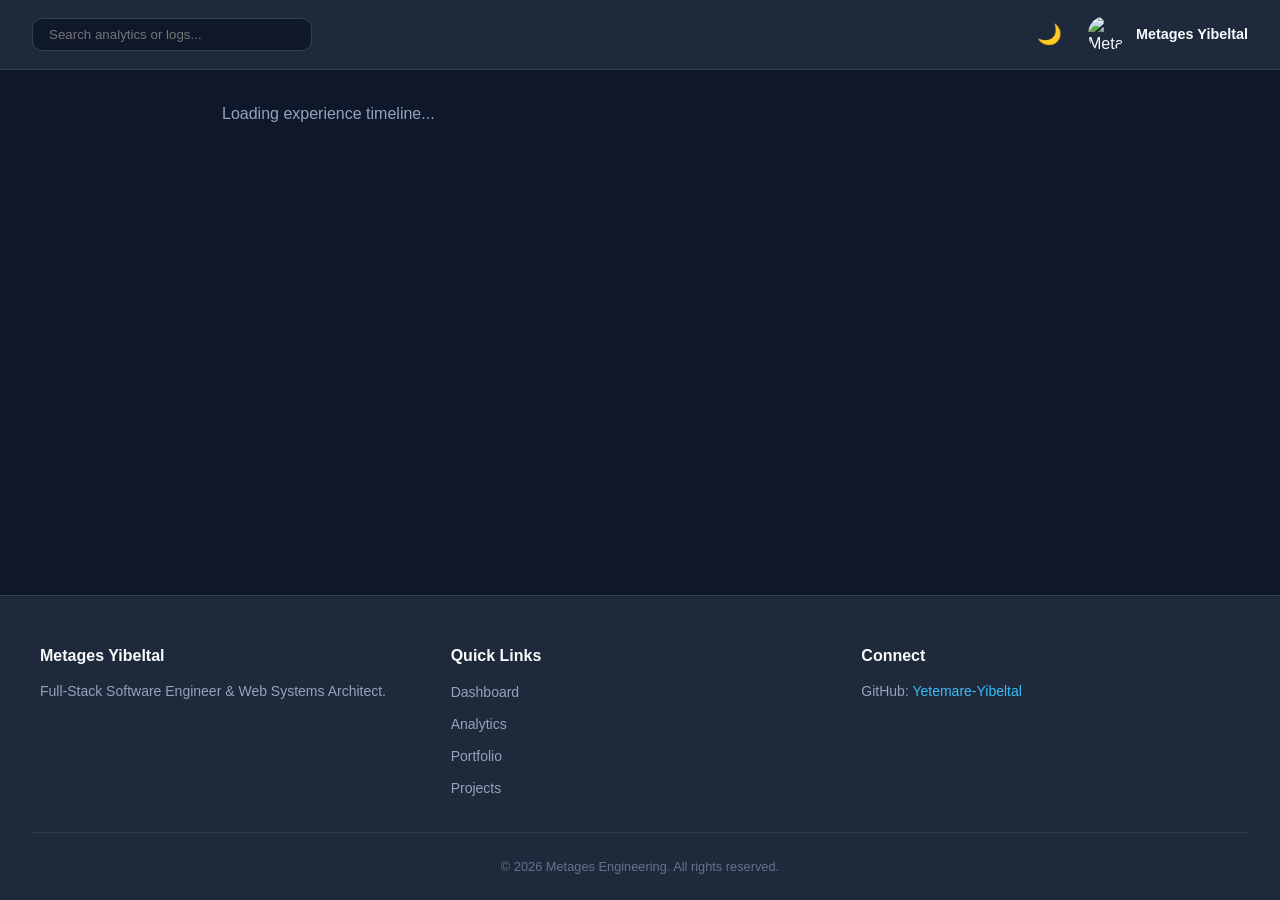
==== experience.html @ 5154dafa "Create standalone professional experience timeline page markup" ====
<!DOCTYPE html>
<html lang="en" data-theme="dark">
<head>
  <meta charset="UTF-8" />
  <meta name="viewport" content="width=device-width, initial-scale=1.0" />
  <title>Experience Timeline - Metages Yibeltal</title>
  <link rel="stylesheet" href="css/main.css" />
  <link rel="stylesheet" href="css/components/navbar.css" />
  <link rel="stylesheet" href="css/components/footer.css" />
  <link rel="stylesheet" href="css/features/timeline.css" />
</head>
<body style="display: flex; flex-direction: column; min-height: 100vh;">
  <div id="app-header-root"></div>
  
  <main class="main-content" style="flex: 1; max-width: 900px; margin: 0 auto; width: 100%;">
    <div id="timeline-root">
      <p style="color: var(--text-secondary);">Loading experience timeline...</p>
    </div>
  </main>

  <div id="app-footer-root"></div>

  <script type="module">
    import { initTheme } from './js/core/theme.js';
    import { renderHeader } from './js/components/Header.js';
    import { renderFooter } from './js/components/Footer.js';
    import { renderExperienceTimeline } from './js/features/timeline/experienceTimeline.js';

    document.addEventListener('DOMContentLoaded', async () => {
      initTheme();
      renderHeader(document.getElementById('app-header-root'));
      renderFooter(document.getElementById('app-footer-root'));

      try {
        const response = await fetch('assets/data/experienceData.json');
        const data = await response.json();
        renderExperienceTimeline(document.getElementById('timeline-root'), data.milestones);
      } catch (e) {
        console.error('Failed to load experience milestones', e);
      }
    });
  </script>
</body>
</html>
---- css/main.css ----
@import './variables.css';
@import './features/toast.css';
@import './features/radar.css';
@import './features/commandPalette.css';

* {
  box-sizing: border-box;
  margin: 0;
  padding: 0;
}

body {
  font-family: var(--font-family);
  background-color: var(--bg-primary);
  color: var(--text-primary);
  line-height: 1.5;
  min-height: 100vh;
  display: flex;
  flex-direction: column;
}

a {
  color: inherit;
  text-decoration: none;
}

button {
  cursor: pointer;
  border: none;
  background: none;
  font-family: inherit;
}

.app-layout {
  display: grid;
  grid-template-columns: 260px 1fr;
  min-height: 100vh;
}

.main-content {
  padding: 2rem;
  overflow-y: auto;
}

.grid-4 {
  display: grid;
  grid-template-columns: repeat(auto-fit, minmax(240px, 1fr));
  gap: 1.5rem;
  margin-bottom: 2rem;
}

.grid-2 {
  display: grid;
  grid-template-columns: repeat(auto-fit, minmax(450px, 1fr));
  gap: 1.5rem;
  margin-bottom: 2rem;
}
---- css/components/navbar.css ----
.app-header {
  display: flex;
  justify-content: space-between;
  align-items: center;
  padding: 1rem 2rem;
  background-color: var(--bg-secondary);
  border-bottom: 1px solid var(--border-color);
}

.search-bar input {
  background-color: var(--bg-primary);
  border: 1px solid var(--border-color);
  color: var(--text-primary);
  padding: 0.5rem 1rem;
  border-radius: var(--radius-md);
  width: 280px;
  outline: none;
}

.search-bar input:focus {
  border-color: var(--accent-blue);
}

.header-actions {
  display: flex;
  align-items: center;
  gap: 1.25rem;
}

.icon-btn {
  font-size: 1.25rem;
  padding: 0.4rem;
  border-radius: var(--radius-sm);
  color: var(--text-secondary);
}

.user-profile-menu {
  display: flex;
  align-items: center;
  gap: 0.75rem;
}

.user-profile-menu .avatar {
  width: 36px;
  height: 36px;
  border-radius: 50%;
  object-fit: cover;
}

.user-profile-menu .username {
  font-weight: 600;
  font-size: 0.9rem;
}
---- css/components/footer.css ----
.app-footer {
  background-color: var(--bg-secondary);
  border-top: 1px solid var(--border-color);
  padding: 3rem 2rem 1.5rem 2rem;
  margin-top: auto;
}

.footer-content {
  display: grid;
  grid-template-columns: repeat(auto-fit, minmax(220px, 1fr));
  gap: 2rem;
  max-width: 1200px;
  margin: 0 auto 2rem auto;
}

.footer-title {
  font-size: 1rem;
  font-weight: 600;
  color: var(--text-primary);
  margin-bottom: 0.75rem;
}

.footer-desc {
  font-size: 0.875rem;
  color: var(--text-secondary);
  line-height: 1.6;
}

.footer-links {
  list-style: none;
  display: flex;
  flex-direction: column;
  gap: 0.5rem;
}

.footer-links a {
  font-size: 0.875rem;
  color: var(--text-secondary);
  transition: color var(--transition-fast);
}

.footer-links a:hover {
  color: var(--accent-blue);
}

.footer-bottom {
  text-align: center;
  padding-top: 1.5rem;
  border-top: 1px solid var(--border-light);
  font-size: 0.8rem;
  color: var(--text-muted);
}
---- css/features/timeline.css ----
.timeline-container {
  position: relative;
  max-width: 800px;
  margin: 0 auto;
  padding: 1.5rem 0;
}

.timeline-container::before {
  content: '';
  position: absolute;
  top: 0;
  bottom: 0;
  left: 20px;
  width: 2px;
  background-color: var(--border-color);
}

.timeline-item {
  position: relative;
  margin-bottom: 2rem;
  padding-left: 50px;
}

.timeline-dot {
  position: absolute;
  left: 14px;
  top: 4px;
  width: 14px;
  height: 14px;
  border-radius: 50%;
  background-color: var(--accent-blue);
  border: 3px solid var(--bg-primary);
}

.timeline-card {
  background-color: var(--bg-card);
  border: 1px solid var(--border-color);
  border-radius: var(--radius-md);
  padding: 1.25rem;
}

.timeline-role {
  font-size: 1.1rem;
  font-weight: 600;
  color: var(--text-primary);
  margin-bottom: 0.2rem;
}

.timeline-org {
  font-size: 0.875rem;
  color: var(--accent-purple);
  font-weight: 500;
  margin-bottom: 0.5rem;
}

.timeline-date {
  font-size: 0.75rem;
  color: var(--text-muted);
  text-transform: uppercase;
  letter-spacing: 0.05em;
  margin-bottom: 0.75rem;
}

.timeline-desc {
  font-size: 0.9rem;
  color: var(--text-secondary);
  line-height: 1.5;
}
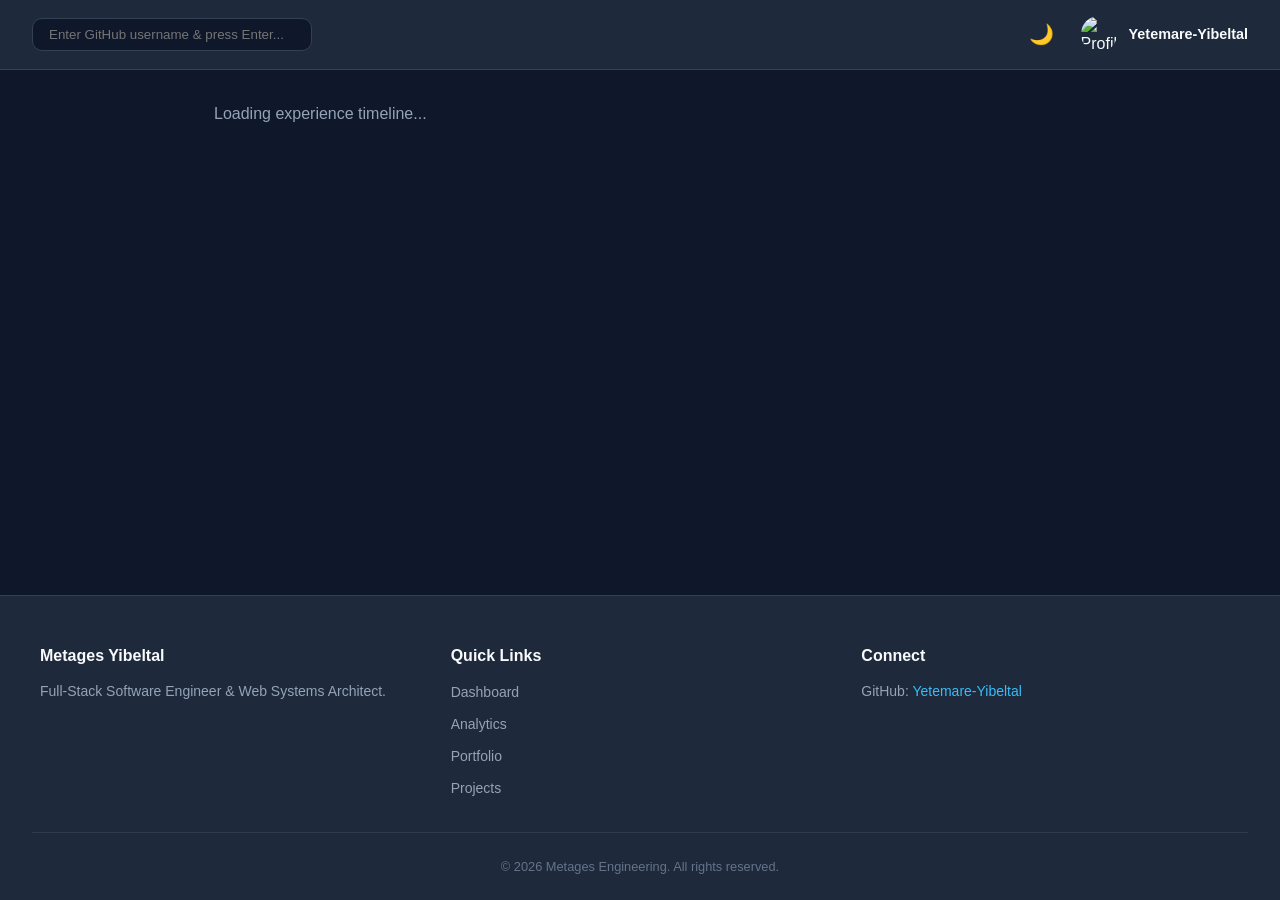
==== commit ba60326c: "Update experience.html with complete core and timeline stylesheet links" ====
--- a/experience.html
+++ b/experience.html
@@ -4,15 +4,20 @@
   <meta charset="UTF-8" />
   <meta name="viewport" content="width=device-width, initial-scale=1.0" />
   <title>Experience Timeline - Metages Yibeltal</title>
+  
+  <!-- Core Stylesheets -->
   <link rel="stylesheet" href="css/main.css" />
   <link rel="stylesheet" href="css/components/navbar.css" />
+  <link rel="stylesheet" href="css/components/cards.css" />
   <link rel="stylesheet" href="css/components/footer.css" />
+  
+  <!-- Feature Stylesheets -->
   <link rel="stylesheet" href="css/features/timeline.css" />
 </head>
-<body style="display: flex; flex-direction: column; min-height: 100vh;">
+<body style="display: flex; flex-direction: column; min-height: 100vh; margin: 0;">
   <div id="app-header-root"></div>
   
-  <main class="main-content" style="flex: 1; max-width: 900px; margin: 0 auto; width: 100%;">
+  <main class="main-content" style="flex: 1; max-width: 900px; margin: 0 auto; width: 100%; padding: 2rem 1.5rem;">
     <div id="timeline-root">
       <p style="color: var(--text-secondary);">Loading experience timeline...</p>
     </div>
--- a/css/components/cards.css
+++ b/css/components/cards.css
@@ -0,0 +1,55 @@
+.stat-card {
+  background-color: var(--bg-card);
+  border: 1px solid var(--border-color);
+  border-radius: var(--radius-md);
+  padding: 1.25rem;
+  transition: transform var(--transition-fast),
+    border-color var(--transition-fast);
+}
+
+.stat-card:hover {
+  transform: translateY(-2px);
+  border-color: var(--accent-blue);
+}
+
+.stat-card-header {
+  display: flex;
+  justify-content: space-between;
+  align-items: center;
+  margin-bottom: 0.75rem;
+}
+
+.stat-card-title {
+  color: var(--text-secondary);
+  font-size: 0.875rem;
+  font-weight: 500;
+}
+
+.stat-card-body {
+  display: flex;
+  align-items: baseline;
+  justify-content: space-between;
+}
+
+.stat-card-value {
+  font-size: 1.75rem;
+  font-weight: 700;
+  color: var(--text-primary);
+}
+
+.stat-card-badge {
+  font-size: 0.75rem;
+  padding: 0.2rem 0.5rem;
+  border-radius: var(--radius-sm);
+  font-weight: 600;
+}
+
+.stat-card-badge.positive {
+  background-color: rgba(74, 222, 128, 0.15);
+  color: var(--accent-green);
+}
+
+.stat-card-badge.negative {
+  background-color: rgba(248, 113, 113, 0.15);
+  color: var(--accent-red);
+}
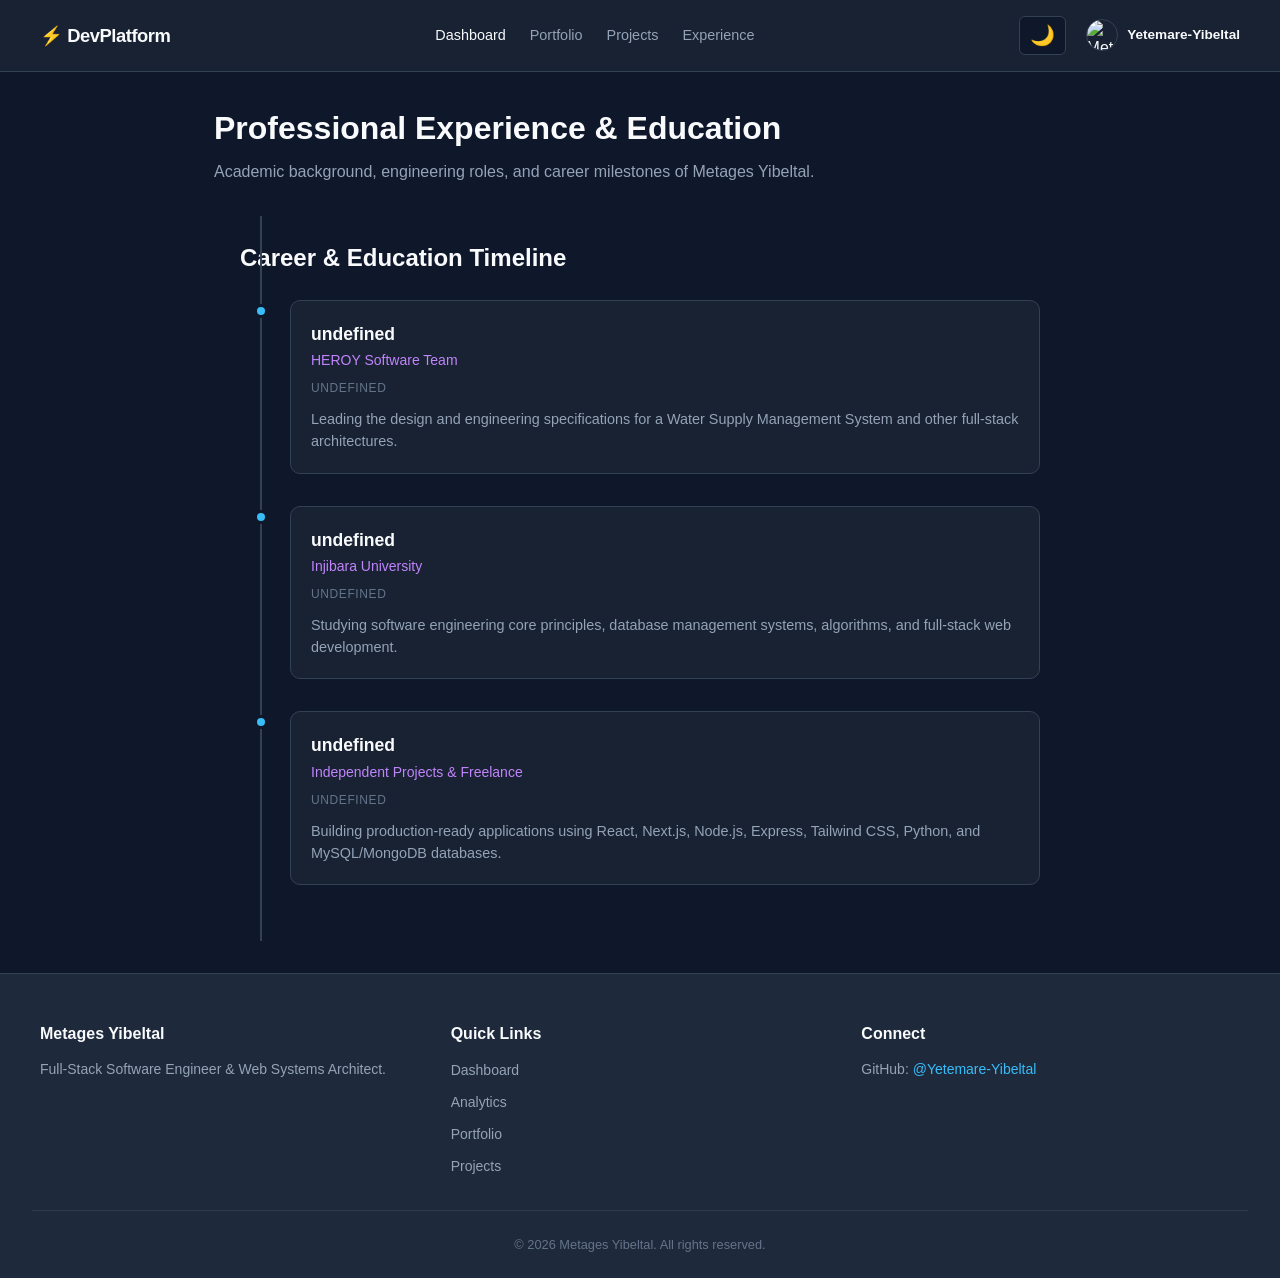
==== commit 5bf15bf3: "Update experience.html with robust fallback data rendering to prevent empty screens" ====
--- a/experience.html
+++ b/experience.html
@@ -7,18 +7,20 @@
   
   <!-- Core Stylesheets -->
   <link rel="stylesheet" href="css/main.css" />
+  <link rel="stylesheet" href="css/variables.css" />
   <link rel="stylesheet" href="css/components/navbar.css" />
   <link rel="stylesheet" href="css/components/cards.css" />
   <link rel="stylesheet" href="css/components/footer.css" />
-  
-  <!-- Feature Stylesheets -->
   <link rel="stylesheet" href="css/features/timeline.css" />
 </head>
-<body style="display: flex; flex-direction: column; min-height: 100vh; margin: 0;">
+<body style="display: flex; flex-direction: column; min-height: 100vh; margin: 0; background-color: var(--bg-primary); color: var(--text-primary);">
   <div id="app-header-root"></div>
   
   <main class="main-content" style="flex: 1; max-width: 900px; margin: 0 auto; width: 100%; padding: 2rem 1.5rem;">
-    <div id="timeline-root">
+    <h1 class="dashboard-title" style="margin-bottom: 0.5rem;">Professional Experience & Education</h1>
+    <p class="dashboard-subtitle" style="margin-bottom: 2rem; color: var(--text-secondary);">Academic background, engineering roles, and career milestones of Metages Yibeltal.</p>
+    
+    <div id="timeline-root" style="display: flex; flex-direction: column; gap: 1.5rem;">
       <p style="color: var(--text-secondary);">Loading experience timeline...</p>
     </div>
   </main>
@@ -30,18 +32,49 @@
     import { renderHeader } from './js/components/Header.js';
     import { renderFooter } from './js/components/Footer.js';
     import { renderExperienceTimeline } from './js/features/timeline/experienceTimeline.js';
+    import { fetchLiveGitHubProfile } from './js/services/githubApi.js';
 
     document.addEventListener('DOMContentLoaded', async () => {
       initTheme();
       renderHeader(document.getElementById('app-header-root'));
-      renderFooter(document.getElementById('app-footer-root'));
+
+      const profileData = await fetchLiveGitHubProfile('Yetemare-Yibeltal');
+      renderFooter(document.getElementById('app-footer-root'), profileData.profile);
+
+      const timelineRoot = document.getElementById('timeline-root');
 
       try {
         const response = await fetch('assets/data/experienceData.json');
+        if (!response.ok) throw new Error('Failed to load experience data file');
         const data = await response.json();
-        renderExperienceTimeline(document.getElementById('timeline-root'), data.milestones);
+        
+        if (timelineRoot && data.milestones) {
+          renderExperienceTimeline(timelineRoot, data.milestones);
+        }
       } catch (e) {
-        console.error('Failed to load experience milestones', e);
+        console.warn('Fallback to inline experience milestones due to fetch error', e);
+        // Fallback rendered directly so it never displays empty
+        const fallbackMilestones = [
+          {
+            year: "2026 - Present",
+            title: "Project Lead & Full-Stack Engineer",
+            organization: "HEROY Software Team",
+            description: "Leading the design and engineering specifications for a Water Supply Management System and other full-stack architectures."
+          },
+          {
+            year: "2025 - Present",
+            title: "Software Engineering Student",
+            organization: "Injibara University",
+            description: "Studying software engineering core principles, database management systems, algorithms, and full-stack web development."
+          },
+          {
+            year: "2025 - 2026",
+            title: "Full-Stack Web Developer",
+            organization: "Independent Projects & Freelance",
+            description: "Building production-ready applications using React, Next.js, Node.js, Express, Tailwind CSS, Python, and MySQL/MongoDB databases."
+          }
+        ];
+        renderExperienceTimeline(timelineRoot, fallbackMilestones);
       }
     });
   </script>
--- a/css/variables.css
+++ b/css/variables.css
@@ -0,0 +1,50 @@
+:root {
+  --bg-primary: #0f172a;
+  --bg-secondary: #1e293b;
+  --bg-card: #182232;
+  --bg-card-hover: #233147;
+
+  --text-primary: #f8fafc;
+  --text-secondary: #94a3b8;
+  --text-muted: #64748b;
+
+  --accent-blue: #38bdf8;
+  --accent-purple: #c084fc;
+  --accent-green: #4ade80;
+  --accent-orange: #fb923c;
+  --accent-red: #f87171;
+
+  --border-color: #334155;
+  --border-light: rgba(255, 255, 255, 0.08);
+
+  --font-family: -apple-system, BlinkMacSystemFont, 'Segoe UI', Roboto, Oxygen,
+    Ubuntu, Cantarell, sans-serif;
+  --radius-sm: 6px;
+  --radius-md: 10px;
+  --radius-lg: 16px;
+
+  --shadow-sm: 0 1px 3px rgba(0, 0, 0, 0.3);
+  --shadow-md: 0 4px 12px rgba(0, 0, 0, 0.4);
+  --shadow-lg: 0 10px 25px rgba(0, 0, 0, 0.5);
+
+  --transition-fast: 0.15s ease;
+  --transition-normal: 0.25s ease;
+}
+
+[data-theme='light'] {
+  --bg-primary: #f8fafc;
+  --bg-secondary: #ffffff;
+  --bg-card: #ffffff;
+  --bg-card-hover: #f1f5f9;
+
+  --text-primary: #0f172a;
+  --text-secondary: #475569;
+  --text-muted: #94a3b8;
+
+  --border-color: #e2e8f0;
+  --border-light: rgba(0, 0, 0, 0.05);
+
+  --shadow-sm: 0 1px 3px rgba(0, 0, 0, 0.08);
+  --shadow-md: 0 4px 12px rgba(0, 0, 0, 0.06);
+  --shadow-lg: 0 10px 25px rgba(0, 0, 0, 0.08);
+}
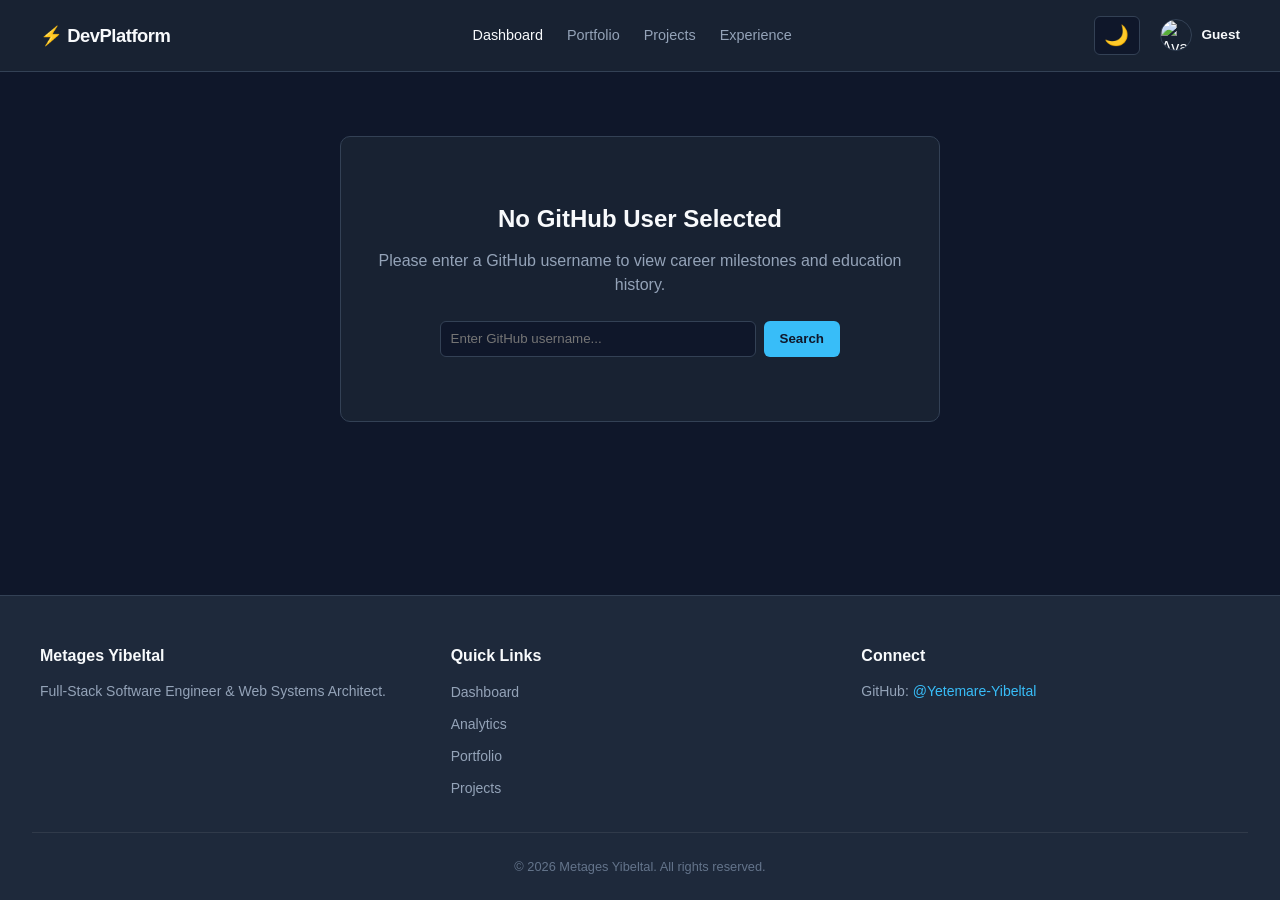
==== commit 677ab7f1: "Configure experience.html to require active username parameter before displaying milestones" ====
--- a/experience.html
+++ b/experience.html
@@ -3,7 +3,7 @@
 <head>
   <meta charset="UTF-8" />
   <meta name="viewport" content="width=device-width, initial-scale=1.0" />
-  <title>Experience Timeline - Metages Yibeltal</title>
+  <title>Experience Timeline - DevPlatform</title>
   
   <!-- Core Stylesheets -->
   <link rel="stylesheet" href="css/main.css" />
@@ -17,11 +17,15 @@
   <div id="app-header-root"></div>
   
   <main class="main-content" style="flex: 1; max-width: 900px; margin: 0 auto; width: 100%; padding: 2rem 1.5rem;">
-    <h1 class="dashboard-title" style="margin-bottom: 0.5rem;">Professional Experience & Education</h1>
-    <p class="dashboard-subtitle" style="margin-bottom: 2rem; color: var(--text-secondary);">Academic background, engineering roles, and career milestones of Metages Yibeltal.</p>
-    
-    <div id="timeline-root" style="display: flex; flex-direction: column; gap: 1.5rem;">
-      <p style="color: var(--text-secondary);">Loading experience timeline...</p>
+    <div id="experience-container">
+      <div style="text-align: center; padding: 4rem 1.5rem; background: var(--bg-card); border: 1px solid var(--border-color); border-radius: var(--radius-md); max-width: 600px; margin: 2rem auto;">
+        <h2 style="color: var(--text-primary); margin-bottom: 0.75rem;">No GitHub User Selected</h2>
+        <p style="color: var(--text-secondary); margin-bottom: 1.5rem;">Please enter a GitHub username to view career milestones and education history.</p>
+        <form id="page-search-form" style="display: flex; gap: 0.5rem; max-width: 400px; margin: 0 auto;">
+          <input type="text" id="page-username-input" placeholder="Enter GitHub username..." required style="flex: 1; padding: 0.6rem; border-radius: var(--radius-sm); border: 1px solid var(--border-color); background: var(--bg-primary); color: var(--text-primary);" />
+          <button type="submit" style="background: var(--accent-blue); color: #0f172a; border: none; padding: 0.6rem 1rem; border-radius: var(--radius-sm); font-weight: 600; cursor: pointer;">Search</button>
+        </form>
+      </div>
     </div>
   </main>
 
@@ -38,43 +42,43 @@
       initTheme();
       renderHeader(document.getElementById('app-header-root'));
 
-      const profileData = await fetchLiveGitHubProfile('Yetemare-Yibeltal');
+      const urlParams = new URLSearchParams(window.location.search);
+      const username = urlParams.get('user') || localStorage.getItem('active_github_user');
+
+      const container = document.getElementById('experience-container');
+
+      if (!username) {
+        renderFooter(document.getElementById('app-footer-root'), {});
+        document.getElementById('page-search-form').addEventListener('submit', (e) => {
+          e.preventDefault();
+          const val = document.getElementById('page-username-input').value.trim();
+          if (val) {
+            localStorage.setItem('active_github_user', val);
+            window.location.href = `experience.html?user=${val}`;
+          }
+        });
+        return;
+      }
+
+      localStorage.setItem('active_github_user', username);
+      const profileData = await fetchLiveGitHubProfile(username);
       renderFooter(document.getElementById('app-footer-root'), profileData.profile);
 
-      const timelineRoot = document.getElementById('timeline-root');
+      container.innerHTML = `
+        <h1 class="dashboard-title" style="margin-bottom: 0.5rem;">Professional Experience & Education</h1>
+        <p class="dashboard-subtitle" style="margin-bottom: 2rem; color: var(--text-secondary);">Academic background and career milestones for @${username}.</p>
+        <div id="timeline-root" style="display: flex; flex-direction: column; gap: 1.5rem;"></div>
+      `;
 
       try {
         const response = await fetch('assets/data/experienceData.json');
-        if (!response.ok) throw new Error('Failed to load experience data file');
         const data = await response.json();
-        
+        const timelineRoot = document.getElementById('timeline-root');
         if (timelineRoot && data.milestones) {
           renderExperienceTimeline(timelineRoot, data.milestones);
         }
       } catch (e) {
-        console.warn('Fallback to inline experience milestones due to fetch error', e);
-        // Fallback rendered directly so it never displays empty
-        const fallbackMilestones = [
-          {
-            year: "2026 - Present",
-            title: "Project Lead & Full-Stack Engineer",
-            organization: "HEROY Software Team",
-            description: "Leading the design and engineering specifications for a Water Supply Management System and other full-stack architectures."
-          },
-          {
-            year: "2025 - Present",
-            title: "Software Engineering Student",
-            organization: "Injibara University",
-            description: "Studying software engineering core principles, database management systems, algorithms, and full-stack web development."
-          },
-          {
-            year: "2025 - 2026",
-            title: "Full-Stack Web Developer",
-            organization: "Independent Projects & Freelance",
-            description: "Building production-ready applications using React, Next.js, Node.js, Express, Tailwind CSS, Python, and MySQL/MongoDB databases."
-          }
-        ];
-        renderExperienceTimeline(timelineRoot, fallbackMilestones);
+        console.warn('Timeline load error', e);
       }
     });
   </script>
